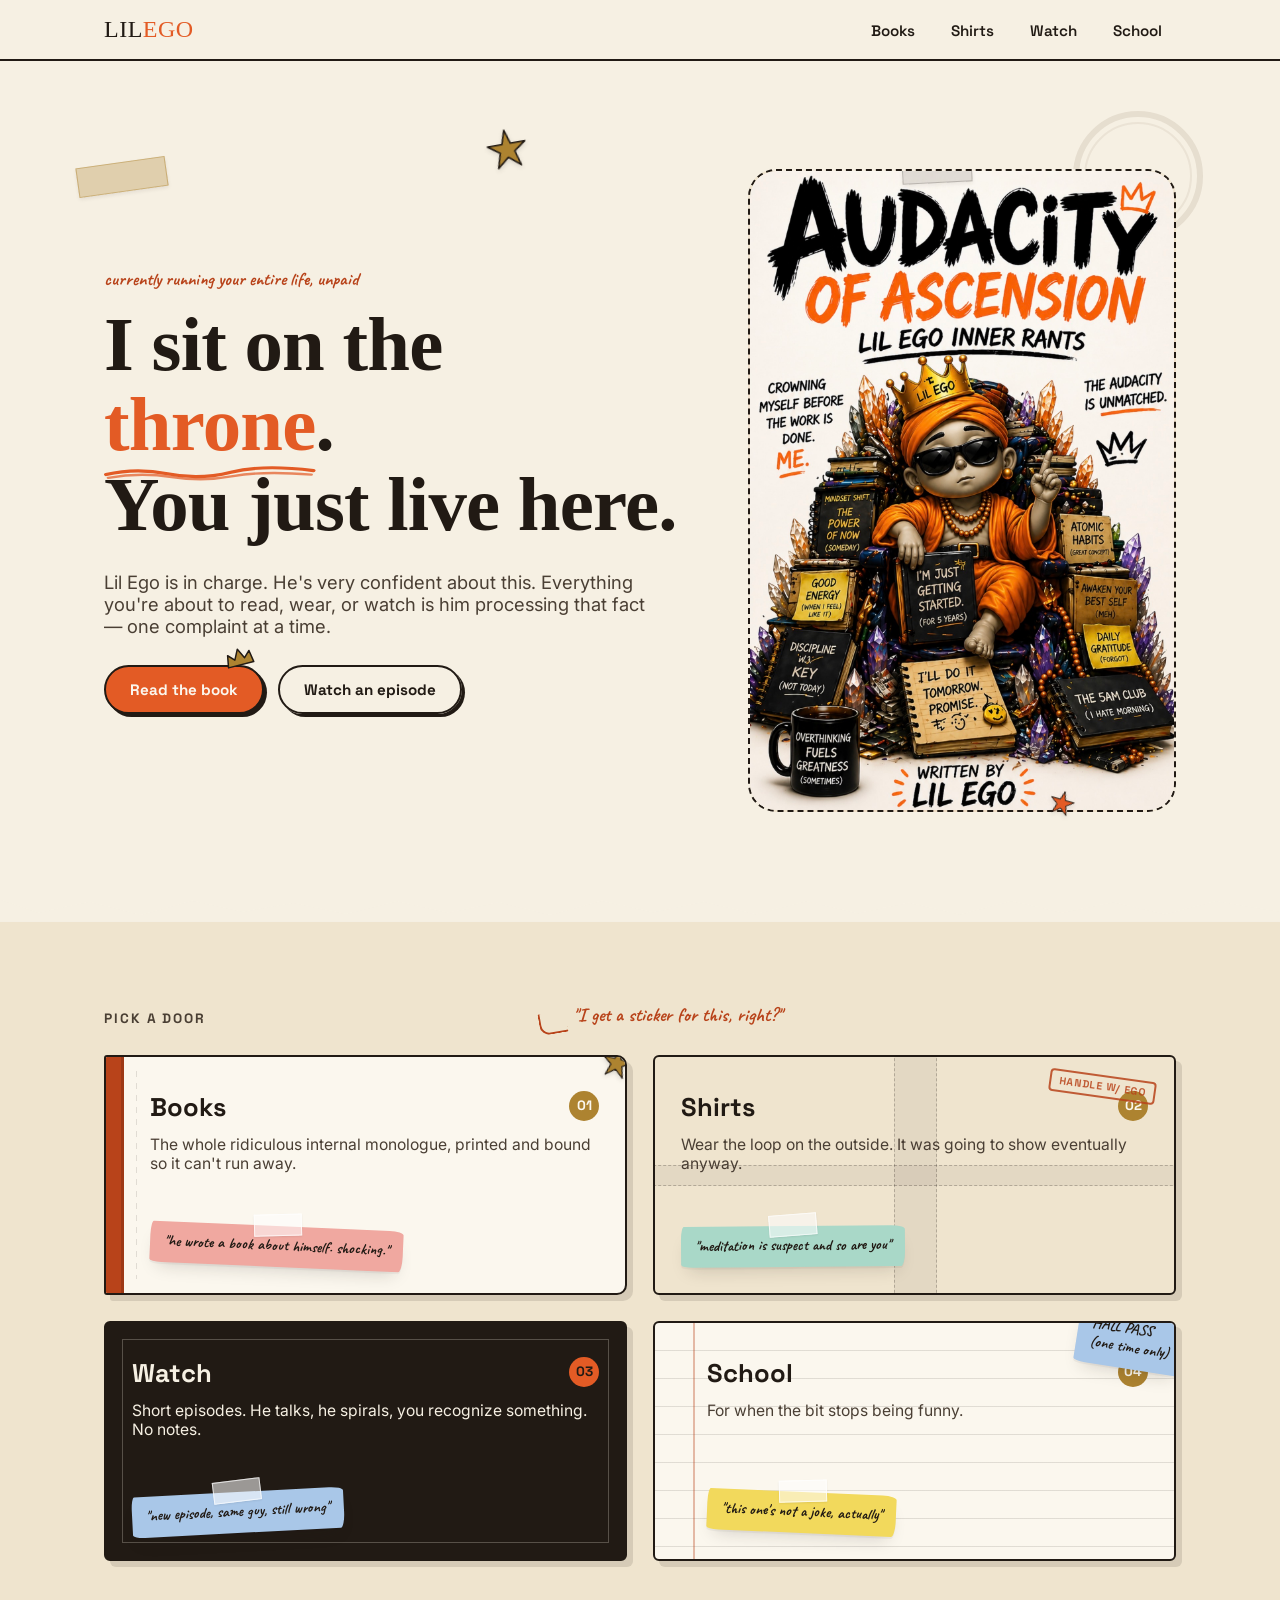
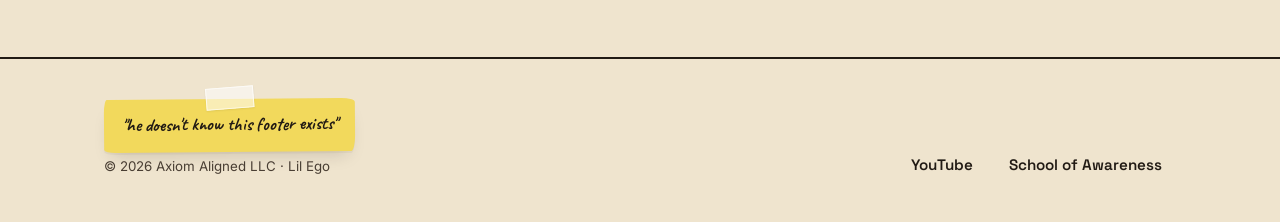
==== index.html @ e0bd5c53 "Initial commit: Lil Ego static site (index, books, shirts, watch)" ====
<!doctype html>
<html lang="en">
<head>
<meta charset="UTF-8">
<meta name="viewport" content="width=device-width, initial-scale=1.0">
<title>Lil Ego — He's Not Sorry</title>
<meta name="description" content="Lil Ego runs this. He just doesn't know he's a voice inside your head. Books, shirts, episodes, and the School — all from inside the loop.">
<link rel="preconnect" href="https://fonts.googleapis.com">
<link rel="preconnect" href="https://fonts.gstatic.com" crossorigin>
<link href="https://fonts.googleapis.com/css2?family=Permanent+Marker&family=Space+Grotesk:wght@500;600;700&family=Inter:wght@400;500;600&family=Caveat:wght@600;700&display=swap" rel="stylesheet">
<link rel="stylesheet" href="/assets/css/style.css">
</head>
<body>

<nav class="nav">
  <div class="nav-inner">
    <a href="/" class="wordmark">LIL<span>EGO</span></a>
    <ul class="nav-links">
      <li><a href="/books.html">Books</a></li>
      <li><a href="/shirts.html">Shirts</a></li>
      <li><a href="/watch.html">Watch</a></li>
      <li><a href="https://school.lilegoverse.com" target="_blank" rel="noopener">School</a></li>
    </ul>
  </div>
</nav>

<header class="hero">
  <div class="coffee-ring" style="width:130px; height:130px; top:6%; right:6%;"></div>
  <div class="tape gold" style="top:12%; left:6%; transform:rotate(-8deg);"></div>
  <svg class="star-sticker" style="top:8%; left:38%; transform:rotate(-10deg);" viewBox="0 0 40 40"><path d="M20 2 L24 15 L38 15 L27 23 L31 37 L20 28 L9 37 L13 23 L2 15 L16 15 Z" fill="var(--gold)" stroke="var(--ink)" stroke-width="1.5" stroke-linejoin="round"/></svg>
  <svg class="star-sticker" style="width:26px; bottom:10%; right:16%; transform:rotate(16deg);" viewBox="0 0 40 40"><path d="M20 2 L24 15 L38 15 L27 23 L31 37 L20 28 L9 37 L13 23 L2 15 L16 15 Z" fill="var(--orange)" stroke="var(--ink)" stroke-width="1.5" stroke-linejoin="round"/></svg>

  <div class="wrap hero-grid">
    <div>
      <div class="eyebrow">currently running your entire life, unpaid</div>
      <h1>I sit on the <span class="accent">throne<svg viewBox="0 0 200 20" preserveAspectRatio="none">
        <path d="M2 12 Q 30 3, 60 11 T 120 9 T 198 7" fill="none" stroke="var(--orange)" stroke-width="4" stroke-linecap="round"/>
        <path d="M4 16 Q 34 9, 64 15 T 122 14 T 196 12" fill="none" stroke="var(--orange)" stroke-width="3" stroke-linecap="round" opacity="0.7"/>
      </svg></span>.<br>You just live here.</h1>
      <p class="lede">Lil Ego is in charge. He's very confident about this. Everything you're about to read, wear, or watch is him processing that fact — one complaint at a time.</p>
      <div class="hero-actions" style="position:relative;">
        <a href="/books.html" class="btn btn-crowned">
          Read the book
          <svg class="crown-icon" viewBox="0 0 30 22" fill="none">
            <path d="M2 20 L4 8 L10 14 L15 4 L20 14 L26 8 L28 20 Z" fill="var(--gold)" stroke="var(--ink)" stroke-width="1.5" stroke-linejoin="round"/>
          </svg>
        </a>
        <a href="/watch.html" class="btn btn-ghost">Watch an episode</a>
      </div>
    </div>
    <div class="hero-art">
      <img src="/assets/img/hero-throne.jpg" alt="Lil Ego on his throne">
      <span class="tape ink" style="top:-14px; left:36%; width:70px; height:26px; transform:rotate(-3deg); z-index:5;"></span>
    </div>
  </div>
</header>

<div class="torn-edge"></div>

<section class="doors">
  <div class="wrap">
    <div class="section-label">pick a door</div>
    <div class="margin-note" id="margin-note" style="top:-6px; left:44%;"></div>
    <div class="doors-grid">

      <a class="door is-book" href="/books.html">
        <svg class="star-sticker" style="width:32px; top:-10px; right:-8px; transform:rotate(14deg);" viewBox="0 0 40 40"><path d="M20 2 L24 15 L38 15 L27 23 L31 37 L20 28 L9 37 L13 23 L2 15 L16 15 Z" fill="var(--gold)" stroke="var(--ink)" stroke-width="1.5" stroke-linejoin="round"/></svg>
        <div class="door-top">
          <h2>Books</h2>
          <span class="door-num">01</span>
        </div>
        <p class="desc">The whole ridiculous internal monologue, printed and bound so it can't run away.</p>
        <span class="sticky-note tilt-r small c-pink">"he wrote a book about himself. shocking."</span>
      </a>

      <a class="door is-package" href="/shirts.html">
        <span class="stamp">HANDLE&nbsp;W/&nbsp;EGO</span>
        <div class="door-top">
          <h2>Shirts</h2>
          <span class="door-num">02</span>
        </div>
        <p class="desc">Wear the loop on the outside. It was going to show eventually anyway.</p>
        <span class="sticky-note tilt-flat small c-mint">"meditation is suspect and so are you"</span>
      </a>

      <a class="door is-tape" href="/watch.html">
        <div class="door-top">
          <h2>Watch</h2>
          <span class="door-num">03</span>
        </div>
        <p class="desc">Short episodes. He talks, he spirals, you recognize something. No notes.</p>
        <span class="sticky-note small c-blue">"new episode, same guy, still wrong"</span>
      </a>

      <a class="door is-workbook" href="https://school.lilegoverse.com" target="_blank" rel="noopener">
        <span class="sticky-note c-blue small" style="position:absolute; top:-14px; right:-10px; transform:rotate(9deg); z-index:5;">HALL PASS<br>(one time only)</span>
        <div class="door-top">
          <h2>School</h2>
          <span class="door-num">04</span>
        </div>
        <p class="desc">For when the bit stops being funny.</p>
        <span class="sticky-note tilt-r small">"this one's not a joke, actually"</span>
      </a>

    </div>
  </div>
</section>

<footer class="footer">
  <div class="wrap footer-inner">
    <div>
      <span class="sticky-note tilt-flat">"he doesn't know this footer exists"</span>
      <small>© 2026 Axiom Aligned LLC · Lil Ego</small>
    </div>
    <ul class="nav-links" style="padding:0;">
      <li><a href="https://www.youtube.com" target="_blank" rel="noopener">YouTube</a></li>
      <li><a href="https://school.lilegoverse.com" target="_blank" rel="noopener">School of Awareness</a></li>
    </ul>
  </div>
</footer>

<script src="/assets/js/main.js"></script>
</body>
</html>
---- assets/css/style.css ----
/* ============================================================
   LIL EGO — Design Tokens
   Cream base / orange primary / gold secondary / ink black type
   Display: Permanent Marker · Headings: Space Grotesk · Body: Inter
   Sticky-note motif: Caveat (handwriting) on rotated paper cards
   ============================================================ */

:root {
  --cream: #F6F0E3;
  --cream-2: #EFE4CE;
  --paper: #FBF7EE;
  --ink: #211A14;
  --ink-soft: #4A3F34;
  --orange: #E35B25;
  --orange-deep: #B8431A;
  --gold: #AD8330;
  --gold-light: #D9B65C;
  --sticky: #F2D95C;
  --sticky-shadow: rgba(33, 26, 20, 0.18);
  --line: rgba(33, 26, 20, 0.12);

  /* crystal accents — lifted from the throne pile on the book cover */
  --crystal-purple: #6E4E9E;
  --crystal-purple-deep: #4E3572;
  --crystal-teal: #2C8C8A;
  --crystal-teal-deep: #1E6664;
  --crystal-amber: #D98F3A;
  --sticky-pink: #F0A8A0;
  --sticky-mint: #A9D8C8;
  --sticky-blue: #A9C7E8;

  --font-display: 'Permanent Marker', cursive;
  --font-head: 'Space Grotesk', sans-serif;
  --font-body: 'Inter', sans-serif;
  --font-note: 'Caveat', cursive;

  --radius: 18px;
  --container: 1120px;
}

* { box-sizing: border-box; }
html { scroll-behavior: smooth; }

body {
  margin: 0;
  background: var(--cream);
  color: var(--ink);
  font-family: var(--font-body);
  -webkit-font-smoothing: antialiased;
}

@media (prefers-reduced-motion: reduce) {
  html { scroll-behavior: auto; }
  * { animation-duration: 0.001ms !important; transition-duration: 0.001ms !important; }
}

a { color: inherit; text-decoration: none; }
img { max-width: 100%; display: block; }
button { font-family: inherit; cursor: pointer; }

.wrap {
  max-width: var(--container);
  margin: 0 auto;
  padding: 0 24px;
}

/* ---------- Nav ---------- */
.nav {
  position: sticky;
  top: 0;
  z-index: 50;
  background: rgba(246, 240, 227, 0.92);
  backdrop-filter: blur(6px);
  border-bottom: 2px solid var(--ink);
}

.nav-inner {
  display: flex;
  align-items: center;
  justify-content: space-between;
  padding: 16px 24px;
  max-width: var(--container);
  margin: 0 auto;
}

.wordmark {
  font-family: var(--font-display);
  font-size: 1.5rem;
  color: var(--ink);
  letter-spacing: 0.5px;
}
.wordmark span { color: var(--orange); }

.nav-links {
  display: flex;
  gap: 8px;
  list-style: none;
  margin: 0;
  padding: 0;
}

.nav-links a {
  font-family: var(--font-head);
  font-weight: 600;
  font-size: 0.95rem;
  padding: 8px 14px;
  border-radius: 999px;
  transition: background 0.15s ease, transform 0.15s ease;
}

.nav-links a:hover { background: var(--cream-2); transform: translateY(-1px); }
.nav-links a.is-active { background: var(--ink); color: var(--paper); }

.nav-toggle { display: none; }

@media (max-width: 640px) {
  .nav-links { display: none; }
}

/* ---------- Sticky note signature element ---------- */
.sticky-note {
  position: relative;
  display: inline-block;
  background: var(--sticky);
  color: var(--ink);
  font-family: var(--font-note);
  font-weight: 700;
  font-size: 1.15rem;
  line-height: 1.25;
  padding: 14px 18px 16px;
  border-radius: 3px 14px 4px 12px / 14px 4px 16px 3px;
  box-shadow: 0 10px 18px -8px var(--sticky-shadow), 0 2px 0 rgba(0,0,0,0.04);
  transform: rotate(-3deg);
}

.sticky-note::before {
  content: '';
  position: absolute;
  top: -12px;
  left: 50%;
  width: 46px;
  height: 20px;
  background: rgba(255,255,255,0.55);
  border: 1px solid rgba(255,255,255,0.7);
  transform: translateX(-50%) rotate(-4deg);
  box-shadow: 0 1px 2px rgba(0,0,0,0.08);
}

.sticky-note.tilt-r { transform: rotate(2.5deg); }
.sticky-note.tilt-flat { transform: rotate(-0.5deg); }
.sticky-note.small { font-size: 0.95rem; padding: 10px 14px 12px; }

.sticky-note.c-pink { background: var(--sticky-pink); }
.sticky-note.c-mint { background: var(--sticky-mint); }
.sticky-note.c-blue { background: var(--sticky-blue); }

/* ---------- Floating decorative crystals + confetti dots ---------- */
.crystal-field {
  position: absolute;
  inset: 0;
  overflow: hidden;
  pointer-events: none;
  z-index: 0;
}

.crystal {
  position: absolute;
  clip-path: polygon(50% 0%, 100% 38%, 78% 100%, 22% 100%, 0% 38%);
  opacity: 0.9;
}

.crystal.purple { background: linear-gradient(160deg, var(--crystal-purple), var(--crystal-purple-deep)); }
.crystal.teal { background: linear-gradient(160deg, var(--crystal-teal), var(--crystal-teal-deep)); }
.crystal.amber { background: linear-gradient(160deg, var(--gold-light), var(--crystal-amber)); }

.confetti-dot {
  position: absolute;
  border-radius: 50%;
  pointer-events: none;
}

/* Halftone dot texture wash — used behind hero + doors sections */
.dot-wash {
  background-image: radial-gradient(var(--line) 1.4px, transparent 1.4px);
  background-size: 22px 22px;
}

/* ---------- Buttons ---------- */
.btn {
  display: inline-flex;
  align-items: center;
  gap: 8px;
  font-family: var(--font-head);
  font-weight: 700;
  font-size: 0.95rem;
  padding: 13px 24px;
  border-radius: 999px;
  border: 2px solid var(--ink);
  background: var(--orange);
  color: var(--paper);
  box-shadow: 3px 3px 0 var(--ink);
  transition: transform 0.15s ease, box-shadow 0.15s ease;
}

.btn:hover { transform: translate(-2px, -2px); box-shadow: 5px 5px 0 var(--ink); }
.btn:active { transform: translate(0, 0); box-shadow: 1px 1px 0 var(--ink); }

.btn.btn-ghost {
  background: transparent;
  color: var(--ink);
}

.btn.btn-gold {
  background: var(--gold);
}

.btn[disabled], .btn.is-disabled {
  background: var(--cream-2);
  color: var(--ink-soft);
  border-color: var(--line);
  box-shadow: none;
  cursor: not-allowed;
  opacity: 0.75;
}

/* ---------- Hero ---------- */
.hero {
  position: relative;
  padding: 108px 0 88px;
  background: var(--cream);
  overflow: hidden;
}

.hero-grid {
  position: relative;
  z-index: 2;
  display: grid;
  grid-template-columns: 1.15fr 0.85fr;
  gap: 64px;
  align-items: center;
}

@media (max-width: 860px) {
  .hero-grid { grid-template-columns: 1fr; }
  .hero { padding: 72px 0 56px; }
}

.eyebrow {
  font-family: var(--font-note);
  font-size: 1.15rem;
  color: var(--orange-deep);
  font-weight: 700;
  margin-bottom: 14px;
}

.hero h1 {
  font-family: var(--font-display);
  font-size: clamp(2.8rem, 7vw, 4.8rem);
  line-height: 1.04;
  letter-spacing: -0.01em;
  margin: 0 0 26px;
  color: var(--ink);
}

.hero h1 .accent {
  color: var(--orange);
  position: relative;
  white-space: nowrap;
}

.hero h1 .accent svg {
  position: absolute;
  left: 0;
  bottom: -14px;
  width: 100%;
  height: 16px;
}

.hero p.lede {
  font-family: var(--font-body);
  font-size: 1.15rem;
  color: var(--ink-soft);
  max-width: 46ch;
  margin: 0 0 28px;
}

.hero-actions { display: flex; gap: 14px; flex-wrap: wrap; }

/* Throne / hero art placeholder */
.hero-art {
  position: relative;
  aspect-ratio: 2 / 3;
  border-radius: 28px;
  background:
    radial-gradient(circle at 50% 30%, rgba(227,91,37,0.22), transparent 55%),
    linear-gradient(160deg, var(--cream-2), var(--cream));
  border: 2px dashed var(--ink);
  display: flex;
  align-items: center;
  justify-content: center;
  overflow: hidden;
}

.hero-art img { width: 100%; height: 100%; object-fit: cover; border-radius: 26px; }

.hero-art .art-placeholder {
  text-align: center;
  font-family: var(--font-note);
  font-size: 1.1rem;
  color: var(--ink-soft);
  padding: 24px;
}

.hero-art .crown {
  font-size: 2.4rem;
  display: block;
  margin-bottom: 8px;
}

/* ---------- Controlled-chaos texture kit ---------- */

/* washi tape strip — pin things down, always slightly crooked */
.tape {
  position: absolute;
  width: 90px;
  height: 30px;
  background: rgba(227, 91, 37, 0.28);
  border: 1px solid rgba(227, 91, 37, 0.4);
  box-shadow: 0 2px 4px rgba(33,26,20,0.08);
  pointer-events: none;
  z-index: 3;
}
.tape.gold { background: rgba(173, 131, 48, 0.3); border-color: rgba(173, 131, 48, 0.45); }
.tape.ink { background: rgba(33, 26, 20, 0.12); border-color: rgba(33, 26, 20, 0.2); }

/* coffee ring stain — one, understated, never centered */
.coffee-ring {
  position: absolute;
  border-radius: 50%;
  border: 6px solid rgba(90, 62, 30, 0.10);
  pointer-events: none;
  z-index: 1;
}
.coffee-ring::after {
  content: '';
  position: absolute;
  inset: 5px;
  border-radius: 50%;
  border: 2px solid rgba(90, 62, 30, 0.07);
}

/* torn paper divider between sections */
.torn-edge {
  position: relative;
  height: 22px;
  background: var(--cream);
  clip-path: polygon(
    0% 0%, 3% 60%, 7% 10%, 11% 70%, 15% 5%, 19% 55%, 23% 15%, 27% 65%,
    31% 8%, 35% 60%, 39% 12%, 43% 70%, 47% 5%, 51% 58%, 55% 10%, 59% 66%,
    63% 8%, 67% 62%, 71% 14%, 75% 68%, 79% 6%, 83% 60%, 87% 12%, 91% 66%,
    95% 8%, 100% 55%, 100% 100%, 0% 100%
  );
}

/* handwritten margin interruption — swaps on every reload via main.js */
.margin-note {
  position: absolute;
  z-index: 4;
  font-family: var(--font-note);
  font-weight: 700;
  font-size: 1.2rem;
  color: var(--orange-deep);
  max-width: 220px;
  line-height: 1.2;
  pointer-events: none;
}
.margin-note::before {
  content: '';
  position: absolute;
  left: -34px;
  top: 8px;
  width: 26px;
  height: 20px;
  border-left: 2.5px solid var(--orange-deep);
  border-bottom: 2.5px solid var(--orange-deep);
  border-radius: 0 0 0 10px;
  transform: rotate(-10deg);
}

/* crown resting on the primary CTA — Lil Ego left it there */
.btn-crowned { position: relative; overflow: visible; }
.btn-crowned .crown-icon {
  position: absolute;
  top: -22px;
  right: 8px;
  width: 30px;
  height: 22px;
  transform: rotate(-14deg);
  transition: transform 0.2s ease;
}
.btn-crowned:hover .crown-icon { transform: rotate(-6deg) translateY(-3px); }

/* sunglasses left behind, tucked in a corner */
.sunglasses-doodle {
  position: absolute;
  width: 64px;
  opacity: 0.85;
  pointer-events: none;
  z-index: 3;
}

/* gold star sticker — the kind a teacher hands out */
.star-sticker {
  position: absolute;
  width: 42px;
  pointer-events: none;
  z-index: 4;
  filter: drop-shadow(0 2px 2px rgba(33,26,20,0.15));
}

/* ---------- Doors grid ---------- */
.doors { position: relative; padding: 88px 0 96px; background: var(--cream-2); }
.doors .wrap { position: relative; }

.section-label {
  font-family: var(--font-head);
  font-weight: 700;
  text-transform: uppercase;
  letter-spacing: 0.14em;
  font-size: 0.85rem;
  color: var(--ink-soft);
  margin-bottom: 28px;
}

.doors-grid {
  display: grid;
  grid-template-columns: repeat(2, 1fr);
  gap: 26px;
}

@media (max-width: 700px) {
  .doors-grid { grid-template-columns: 1fr; }
}

.door {
  position: relative;
  background: var(--paper);
  border: 2px solid var(--ink);
  border-radius: 6px;
  padding: 34px 26px 26px;
  min-height: 240px;
  display: flex;
  flex-direction: column;
  justify-content: space-between;
  box-shadow: 6px 6px 0 var(--line);
  transition: transform 0.18s ease, box-shadow 0.18s ease;
  overflow: hidden;
}

.door:hover {
  transform: translate(-3px, -3px);
  box-shadow: 9px 9px 0 var(--line);
}

/* BOOK — hardcover on a desk: thick spine, deboss lines */
.door.is-book {
  border-radius: 3px 10px 10px 3px;
  padding-left: 44px;
}
.door.is-book::before {
  content: '';
  position: absolute;
  top: 0; left: 0; bottom: 0;
  width: 18px;
  background: var(--orange-deep);
  box-shadow: inset -3px 0 0 rgba(0,0,0,0.15);
}
.door.is-book::after {
  content: '';
  position: absolute;
  top: 14px; bottom: 14px; left: 30px;
  width: 1px;
  background: repeating-linear-gradient(to bottom, var(--line) 0 6px, transparent 6px 12px);
}

/* SHIRTS — opened shipping package: crossed tape, stamp */
.door.is-package {
  background: var(--cream-2);
}
.door.is-package::before,
.door.is-package::after {
  content: '';
  position: absolute;
  background: rgba(33,26,20,0.06);
  border: 1px dashed rgba(33,26,20,0.25);
}
.door.is-package::before { top: -10%; left: 46%; width: 8%; height: 120%; }
.door.is-package::after { top: 46%; left: -10%; width: 120%; height: 8%; }
.door .stamp {
  position: absolute;
  top: 18px; right: 18px;
  border: 2px solid var(--orange-deep);
  color: var(--orange-deep);
  font-family: var(--font-head);
  font-weight: 700;
  font-size: 0.65rem;
  letter-spacing: 0.06em;
  padding: 3px 8px;
  border-radius: 4px;
  transform: rotate(8deg);
  opacity: 0.85;
}

/* WATCH — taped VHS sleeve: label sticker, corner tape */
.door.is-tape {
  background: var(--ink);
  color: var(--cream);
}
.door.is-tape .door-top h2,
.door.is-tape p.desc { color: var(--cream); }
.door.is-tape .door-num { background: var(--orange); color: var(--ink); }
.door.is-tape::before {
  content: '';
  position: absolute;
  top: 16px; left: 16px; right: 16px; bottom: 16px;
  border: 1px solid rgba(246,240,227,0.25);
  pointer-events: none;
}

/* SCHOOL — workbook page: ruled margin lines, red rule */
.door.is-workbook {
  background:
    linear-gradient(90deg, transparent 0 38px, rgba(184,67,26,0.35) 38px 40px, transparent 40px),
    repeating-linear-gradient(to bottom, transparent 0 27px, var(--line) 27px 28px),
    var(--paper);
  padding-left: 52px;
}

.door-top { display: flex; align-items: flex-start; justify-content: space-between; gap: 12px; }

.door h2 {
  font-family: var(--font-head);
  font-size: 1.6rem;
  margin: 0;
}

.door-num {
  font-family: var(--font-head);
  font-weight: 700;
  font-size: 0.85rem;
  color: var(--paper);
  background: var(--bar-color, var(--gold));
  width: 30px;
  height: 30px;
  border-radius: 50%;
  display: flex;
  align-items: center;
  justify-content: center;
  flex-shrink: 0;
}

.door p.desc {
  color: var(--ink-soft);
  margin: 12px 0 18px;
  font-size: 0.98rem;
}

.door .sticky-note {
  align-self: flex-start;
  margin-top: auto;
}

/* ---------- Generic page header (Books/Shirts/Watch) ---------- */
.page-header {
  padding: 52px 0 36px;
  border-bottom: 2px solid var(--ink);
}

.page-header h1 {
  font-family: var(--font-display);
  font-size: clamp(2rem, 5vw, 3.2rem);
  margin: 0 0 12px;
}

.page-header p {
  color: var(--ink-soft);
  max-width: 60ch;
  font-size: 1.05rem;
}

/* ---------- Books ---------- */
.book-grid {
  display: grid;
  grid-template-columns: repeat(auto-fit, minmax(240px, 1fr));
  gap: 28px;
  padding: 48px 0 72px;
}

.book-card {
  background: var(--paper);
  border: 2px solid var(--ink);
  border-radius: var(--radius);
  overflow: hidden;
  display: flex;
  flex-direction: column;
  box-shadow: 6px 6px 0 var(--line);
}

.book-cover {
  aspect-ratio: 3 / 4;
  background: linear-gradient(160deg, var(--cream-2), var(--gold-light) 140%);
  display: flex;
  align-items: center;
  justify-content: center;
  border-bottom: 2px solid var(--ink);
}

.book-cover img { width: 100%; height: 100%; object-fit: cover; }

.book-cover .cover-placeholder {
  font-family: var(--font-note);
  font-size: 1rem;
  color: var(--ink-soft);
  text-align: center;
  padding: 20px;
}

.book-body { padding: 20px 20px 24px; display: flex; flex-direction: column; gap: 10px; flex: 1; }

.book-body h3 { font-family: var(--font-head); font-size: 1.2rem; margin: 0; }
.book-body .voice-line { font-family: var(--font-note); font-size: 1.05rem; color: var(--orange-deep); margin: 0; }
.book-body .price { font-weight: 700; margin: 4px 0 8px; }
.book-body .btn { margin-top: auto; justify-content: center; }

.book-card.is-coming .book-cover { background: repeating-linear-gradient(135deg, var(--cream-2), var(--cream-2) 10px, var(--cream) 10px, var(--cream) 20px); }
.book-card.is-coming .btn { pointer-events: none; }

/* ---------- Shirts ---------- */
.shirt-grid {
  display: grid;
  grid-template-columns: repeat(auto-fit, minmax(260px, 1fr));
  gap: 28px;
  padding: 48px 0 72px;
}

.shirt-card {
  background: var(--paper);
  border: 2px solid var(--ink);
  border-radius: var(--radius);
  overflow: hidden;
  display: flex;
  flex-direction: column;
  box-shadow: 6px 6px 0 var(--line);
}

.shirt-photo {
  aspect-ratio: 1 / 1;
  background: var(--cream-2);
  display: flex;
  align-items: center;
  justify-content: center;
  border-bottom: 2px solid var(--ink);
}

.shirt-photo img { width: 100%; height: 100%; object-fit: cover; }
.shirt-photo .photo-placeholder { font-family: var(--font-note); color: var(--ink-soft); text-align: center; padding: 20px; }

.shirt-body { padding: 20px; display: flex; flex-direction: column; gap: 10px; flex: 1; }
.shirt-body h3 { font-family: var(--font-head); margin: 0; font-size: 1.15rem; }
.shirt-body .price { font-weight: 700; }

.size-row { display: flex; gap: 8px; flex-wrap: wrap; margin: 4px 0 10px; }

.size-pill {
  font-family: var(--font-head);
  font-weight: 700;
  font-size: 0.85rem;
  border: 2px solid var(--ink);
  border-radius: 999px;
  padding: 6px 14px;
  background: var(--cream);
}

.size-pill.sold-out {
  background: transparent;
  color: var(--line);
  border-color: var(--line);
  text-decoration: line-through;
}

.shirt-body .btn { margin-top: auto; justify-content: center; }

/* ---------- Watch ---------- */
.watch-wrap { padding: 48px 0 72px; display: grid; gap: 32px; }

.video-frame {
  aspect-ratio: 16 / 9;
  border: 2px solid var(--ink);
  border-radius: var(--radius);
  background: var(--ink);
  display: flex;
  align-items: center;
  justify-content: center;
  overflow: hidden;
}

.video-frame iframe { width: 100%; height: 100%; border: 0; }

.video-frame .video-placeholder {
  color: var(--cream);
  font-family: var(--font-note);
  font-size: 1.2rem;
  text-align: center;
  padding: 24px;
}

.watch-cta {
  display: flex;
  align-items: center;
  justify-content: space-between;
  gap: 20px;
  flex-wrap: wrap;
  border: 2px solid var(--ink);
  border-radius: var(--radius);
  padding: 24px 28px;
  background: var(--paper);
}

/* ---------- School teaser strip (used on homepage door + standalone) ---------- */
.school-strip {
  background: var(--ink);
  color: var(--cream);
  padding: 40px 0;
}

.school-strip .wrap { display: flex; align-items: center; justify-content: space-between; gap: 24px; flex-wrap: wrap; }
.school-strip h3 { font-family: var(--font-display); font-size: 1.5rem; margin: 0 0 6px; color: var(--gold-light); }
.school-strip p { margin: 0; color: rgba(246,240,227,0.75); }

/* ---------- Footer ---------- */
.footer {
  border-top: 2px solid var(--ink);
  padding: 40px 0 48px;
  background: var(--cream-2);
}

.footer-inner {
  display: flex;
  align-items: flex-end;
  justify-content: space-between;
  gap: 24px;
  flex-wrap: wrap;
}

.footer small {
  display: block;
  margin-top: 6px;
  color: var(--ink-soft);
}

/* ---------- Utility ---------- */
.center { text-align: center; }
.mt-0 { margin-top: 0; }
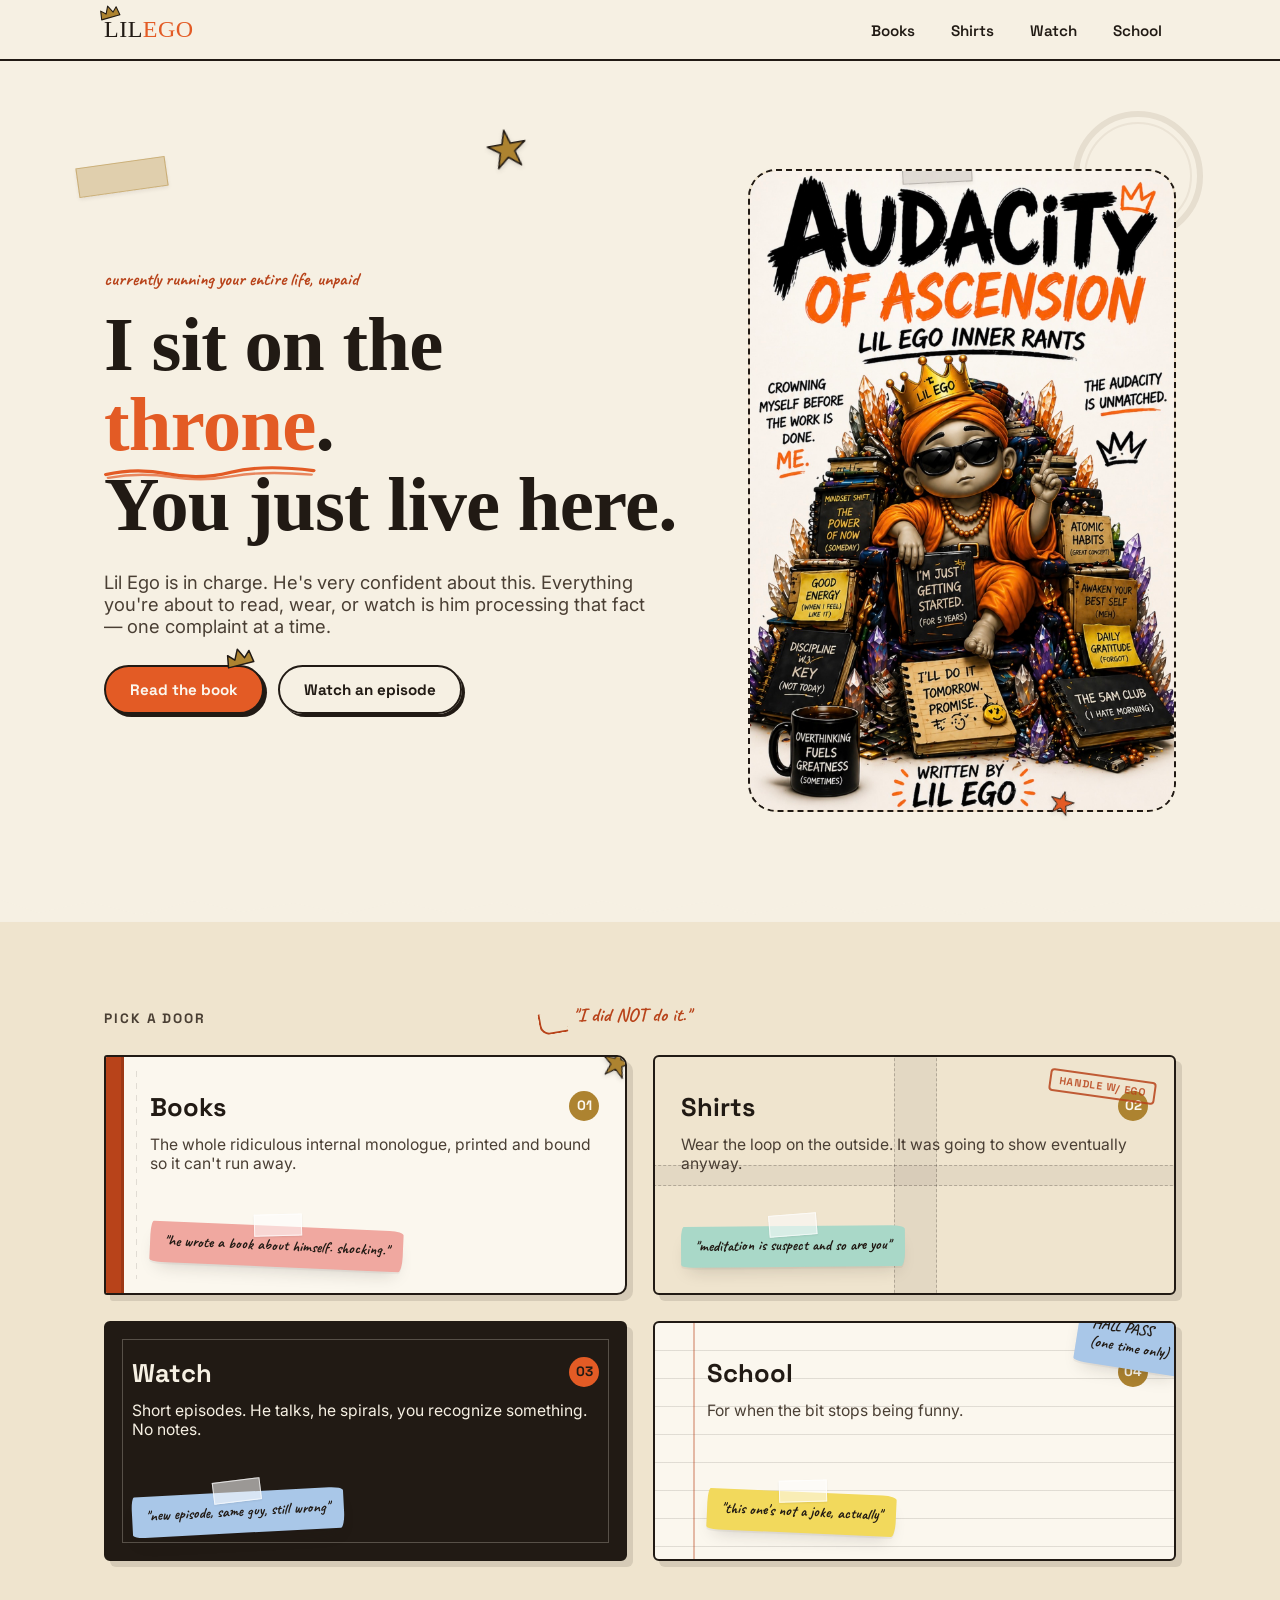
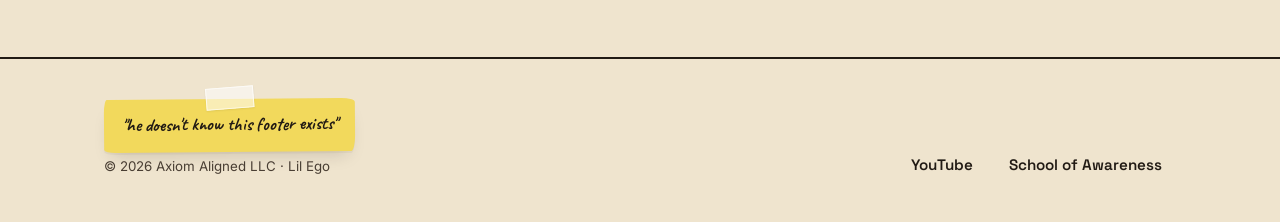
==== commit 0232c90e: "Add crown wordmark badge and mobile hamburger nav" ====
--- a/index.html
+++ b/index.html
@@ -14,7 +14,13 @@
 
 <nav class="nav">
   <div class="nav-inner">
-    <a href="/" class="wordmark">LIL<span>EGO</span></a>
+    <a href="/" class="wordmark">
+      <svg class="crown-badge" viewBox="0 0 30 22" fill="none"><path d="M2 20 L4 8 L10 14 L15 4 L20 14 L26 8 L28 20 Z" fill="var(--gold)" stroke="var(--ink)" stroke-width="1.5" stroke-linejoin="round"/></svg>
+      LIL<span>EGO</span>
+    </a>
+    <button class="nav-toggle" type="button" aria-label="Menu" aria-expanded="false">
+      <span></span><span></span><span></span>
+    </button>
     <ul class="nav-links">
       <li><a href="/books.html">Books</a></li>
       <li><a href="/shirts.html">Shirts</a></li>
--- a/assets/css/style.css
+++ b/assets/css/style.css
@@ -75,6 +75,7 @@
 }
 
 .nav-inner {
+  position: relative;
   display: flex;
   align-items: center;
   justify-content: space-between;
@@ -84,12 +85,24 @@
 }
 
 .wordmark {
+  position: relative;
+  display: inline-flex;
   font-family: var(--font-display);
   font-size: 1.5rem;
   color: var(--ink);
   letter-spacing: 0.5px;
 }
 .wordmark span { color: var(--orange); }
+
+.wordmark .crown-badge {
+  position: absolute;
+  top: -13px;
+  left: -6px;
+  width: 22px;
+  height: 16px;
+  transform: rotate(-16deg);
+  pointer-events: none;
+}
 
 .nav-links {
   display: flex;
@@ -111,10 +124,57 @@
 .nav-links a:hover { background: var(--cream-2); transform: translateY(-1px); }
 .nav-links a.is-active { background: var(--ink); color: var(--paper); }
 
-.nav-toggle { display: none; }
+/* ---------- Mobile hamburger ---------- */
+.nav-toggle {
+  display: none;
+  flex-direction: column;
+  justify-content: center;
+  gap: 5px;
+  width: 40px;
+  height: 40px;
+  border: 2px solid var(--ink);
+  border-radius: 10px;
+  background: var(--paper);
+  padding: 0;
+}
+
+.nav-toggle span {
+  display: block;
+  width: 20px;
+  height: 2.5px;
+  margin: 0 auto;
+  background: var(--ink);
+  border-radius: 2px;
+  transition: transform 0.2s ease, opacity 0.2s ease;
+}
+
+.nav-toggle.is-open span:nth-child(1) { transform: translateY(7.5px) rotate(45deg); }
+.nav-toggle.is-open span:nth-child(2) { opacity: 0; }
+.nav-toggle.is-open span:nth-child(3) { transform: translateY(-7.5px) rotate(-45deg); }
 
 @media (max-width: 640px) {
-  .nav-links { display: none; }
+  .nav-toggle { display: flex; }
+
+  .nav-links {
+    display: none;
+    position: absolute;
+    top: 100%;
+    left: 0;
+    right: 0;
+    flex-direction: column;
+    gap: 2px;
+    background: var(--paper);
+    border-bottom: 2px solid var(--ink);
+    padding: 10px 24px 16px;
+  }
+
+  .nav-links.is-open { display: flex; }
+
+  .nav-links a {
+    padding: 12px 14px;
+    border-radius: 10px;
+    width: 100%;
+  }
 }
 
 /* ---------- Sticky note signature element ---------- */
@@ -613,11 +673,18 @@
   align-items: center;
   justify-content: center;
   border-bottom: 2px solid var(--ink);
-}
-
-.book-cover img { width: 100%; height: 100%; object-fit: cover; }
+  overflow: hidden;
+  position: relative;
+}
+
+.book-cover img { width: 100%; height: 100%; object-fit: cover; position: relative; z-index: 1; }
 
 .book-cover .cover-placeholder {
+  position: absolute;
+  inset: 0;
+  display: none;
+  align-items: center;
+  justify-content: center;
   font-family: var(--font-note);
   font-size: 1rem;
   color: var(--ink-soft);
@@ -631,6 +698,23 @@
 .book-body .voice-line { font-family: var(--font-note); font-size: 1.05rem; color: var(--orange-deep); margin: 0; }
 .book-body .price { font-weight: 700; margin: 4px 0 8px; }
 .book-body .btn { margin-top: auto; justify-content: center; }
+
+/* dual-edition product (e.g. journal: physical + digital) */
+.edition-row {
+  display: flex;
+  gap: 8px;
+  margin-top: auto;
+}
+.edition-row .btn { flex: 1; font-size: 0.85rem; padding: 12px 10px; }
+.edition-label {
+  font-family: var(--font-head);
+  font-weight: 700;
+  font-size: 0.7rem;
+  text-transform: uppercase;
+  letter-spacing: 0.06em;
+  color: var(--ink-soft);
+  margin-bottom: 4px;
+}
 
 .book-card.is-coming .book-cover { background: repeating-linear-gradient(135deg, var(--cream-2), var(--cream-2) 10px, var(--cream) 10px, var(--cream) 20px); }
 .book-card.is-coming .btn { pointer-events: none; }
@@ -654,6 +738,7 @@
 }
 
 .shirt-photo {
+  position: relative;
   aspect-ratio: 1 / 1;
   background: var(--cream-2);
   display: flex;
@@ -664,6 +749,32 @@
 
 .shirt-photo img { width: 100%; height: 100%; object-fit: cover; }
 .shirt-photo .photo-placeholder { font-family: var(--font-note); color: var(--ink-soft); text-align: center; padding: 20px; }
+
+.flip-btn {
+  position: absolute;
+  bottom: 10px;
+  right: 10px;
+  background: rgba(251,247,238,0.92);
+  border: 2px solid var(--ink);
+  border-radius: 999px;
+  padding: 5px 12px;
+  font-family: var(--font-head);
+  font-weight: 700;
+  font-size: 0.75rem;
+}
+
+.swatch-row { display: flex; gap: 8px; align-items: center; margin: 2px 0 4px; }
+
+.color-swatch {
+  width: 24px;
+  height: 24px;
+  border-radius: 50%;
+  border: 2px solid var(--ink);
+  padding: 0;
+  box-shadow: 1px 1px 0 var(--line);
+}
+
+.color-swatch.is-active { outline: 2px solid var(--orange); outline-offset: 2px; }
 
 .shirt-body { padding: 20px; display: flex; flex-direction: column; gap: 10px; flex: 1; }
 .shirt-body h3 { font-family: var(--font-head); margin: 0; font-size: 1.15rem; }
